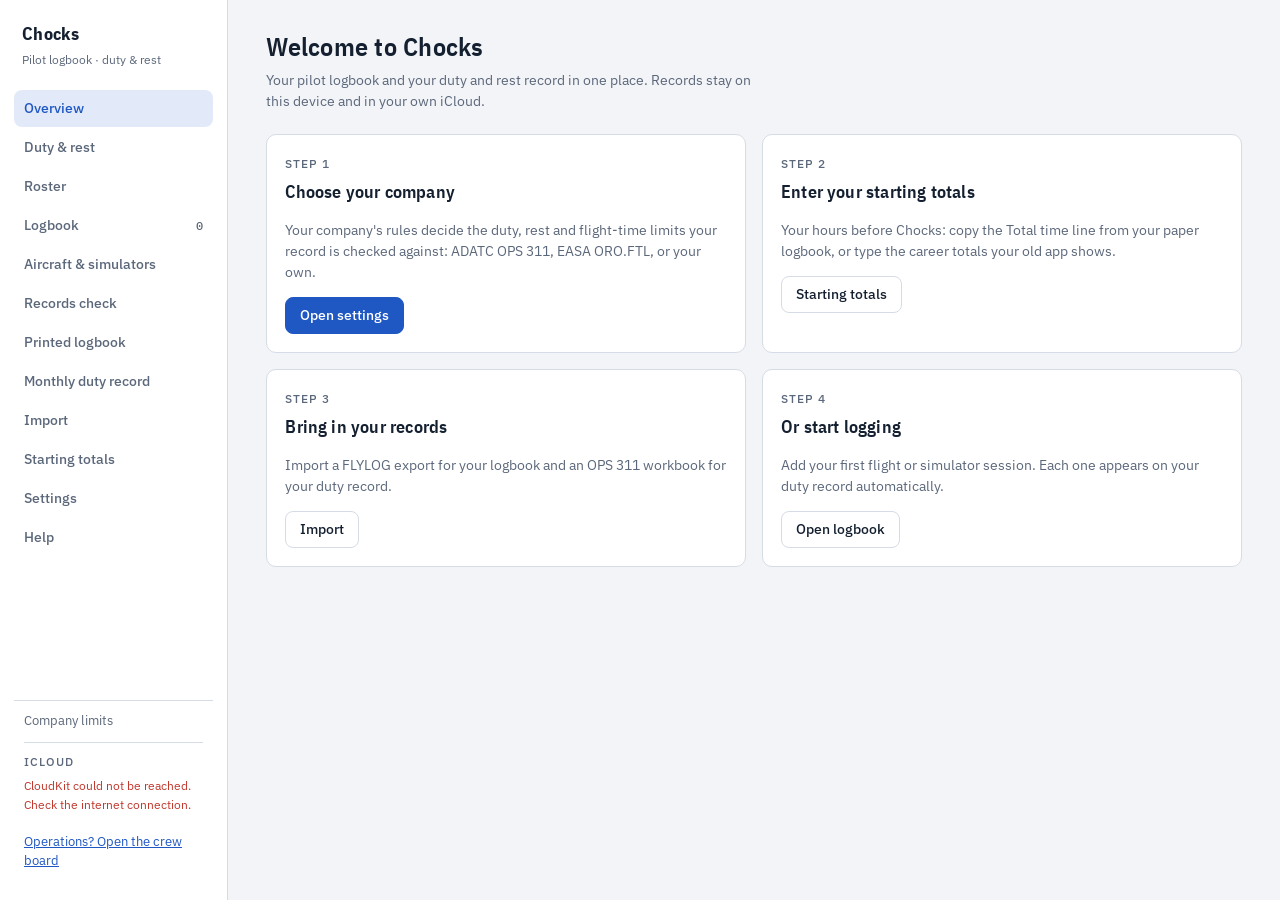
==== index.html @ 7f261f77 "Add files via upload" ====
<!doctype html>
<html lang="en">
  <head>
    <meta charset="UTF-8" />
    <meta name="viewport" content="width=device-width, initial-scale=1, viewport-fit=cover" />
    <title>Chocks · Pilot Logbook, Duty &amp; Rest</title>
    <link rel="icon" type="image/svg+xml" href="./icon.svg" />
    <link rel="apple-touch-icon" href="./apple-touch-icon.png" />
    <link rel="preconnect" href="https://fonts.googleapis.com" />
    <link rel="preconnect" href="https://fonts.gstatic.com" crossorigin />
    <link href="https://fonts.googleapis.com/css2?family=IBM+Plex+Mono:wght@400;600&family=IBM+Plex+Sans+Condensed:wght@500;600&family=IBM+Plex+Sans:wght@400;500;600&display=swap" rel="stylesheet" />
    
    <script type="module" crossorigin src="./index-CL-q3bFp.js"></script>
    <link rel="stylesheet" crossorigin href="./index-Cx0GFKSD.css">
  </head>
  <body>
    <div id="root"></div>
  </body>
</html>
---- index-Cx0GFKSD.css ----
:root{--bg: #f2f4f7;--surface: #ffffff;--surface-2: #e8ecf2;--fg: #142030;--muted: #5b677a;--line: #d6dce5;--accent: #1f57c3;--accent-soft: #e2eafa;--ok: #1d7f47;--ok-soft: #e1f2e8;--caution: #a8690f;--caution-soft: #fbefd9;--bad: #c0362b;--bad-soft: #fbe3e0;--off: #8a94a3;--font-display: "IBM Plex Sans Condensed", "Arial Narrow", system-ui, sans-serif;--font-body: "IBM Plex Sans", system-ui, -apple-system, "Segoe UI", sans-serif;--font-data: "IBM Plex Mono", ui-monospace, "SF Mono", Menlo, monospace;--radius: 10px}@media (prefers-color-scheme: dark){:root:not([data-theme=light]){--bg: #0c131e;--surface: #131c29;--surface-2: #1a2535;--fg: #e3e9f2;--muted: #8e9aad;--line: #263246;--accent: #7ea6f5;--accent-soft: #1b2b4a;--ok: #4cc27d;--ok-soft: #12301f;--caution: #e7b04b;--caution-soft: #362812;--bad: #f06a5e;--bad-soft: #3a1a18;--off: #6b7688;color-scheme:dark}}:root[data-theme=dark]{--bg: #0c131e;--surface: #131c29;--surface-2: #1a2535;--fg: #e3e9f2;--muted: #8e9aad;--line: #263246;--accent: #7ea6f5;--accent-soft: #1b2b4a;--ok: #4cc27d;--ok-soft: #12301f;--caution: #e7b04b;--caution-soft: #362812;--bad: #f06a5e;--bad-soft: #3a1a18;--off: #6b7688;color-scheme:dark}*{box-sizing:border-box}html,body,#root{height:100%}body{margin:0;background:var(--bg);color:var(--fg);font:14px/1.5 var(--font-body)}button,input,select,textarea{font:inherit;color:inherit}h1,h2,h3{font-family:var(--font-display);font-weight:600;margin:0;text-wrap:balance;letter-spacing:.01em}h1{font-size:1.6rem}h2{font-size:1.15rem}h3{font-size:.95rem}.num,td.num,.mono{font-family:var(--font-data);font-variant-numeric:tabular-nums}.muted{color:var(--muted)}.label{font-size:.72rem;text-transform:uppercase;letter-spacing:.08em;color:var(--muted);font-weight:500}:focus-visible{outline:2px solid var(--accent);outline-offset:2px}@media (prefers-reduced-motion: reduce){*{transition:none!important;animation:none!important}}.shell{display:grid;grid-template-columns:228px minmax(0,1fr);min-height:100%}.rail{background:var(--surface);border-right:1px solid var(--line);padding:20px 14px;display:flex;flex-direction:column;gap:22px;position:sticky;top:0;height:100vh}.brand{display:flex;flex-direction:column;gap:2px;padding:0 8px}.brand strong{white-space:nowrap;font-family:var(--font-display);font-size:1.15rem;letter-spacing:.02em}.brand span{font-size:.78rem;color:var(--muted)}.nav{display:flex;flex-direction:column;gap:2px}.nav button{all:unset;cursor:pointer;padding:8px 10px;border-radius:8px;display:flex;justify-content:space-between;align-items:center;color:var(--muted);font-weight:500}.nav button:hover{background:var(--surface-2);color:var(--fg)}.nav button[aria-current=page]{background:var(--accent-soft);color:var(--accent)}.nav button:focus-visible{outline:2px solid var(--accent)}.nav .count{font-family:var(--font-data);font-size:.75rem}.who{margin-top:auto;padding:10px;border-top:1px solid var(--line);font-size:.8rem;display:grid;gap:2px}.main{padding:28px clamp(16px,3vw,40px) 48px;display:flex;flex-direction:column;gap:22px;min-width:0}.pagehead{display:flex;justify-content:space-between;align-items:flex-end;gap:16px;flex-wrap:wrap}.pagehead p{margin:4px 0 0;color:var(--muted);max-width:62ch}.preview-note{font-size:.8rem;color:var(--muted);background:var(--surface-2);border-radius:8px;padding:8px 12px}@media (max-width: 820px){.shell{grid-template-columns:minmax(0,1fr)}.rail{position:sticky;top:env(safe-area-inset-top,0px);height:auto;flex-direction:row;align-items:center;padding:10px 16px;gap:12px;z-index:5;overflow-x:auto;border-right:0;border-bottom:1px solid var(--line)}.brand span,.who,.nav .count{display:none}.nav{flex-direction:row}.nav button{padding:6px 10px;white-space:nowrap}.main{padding:20px 16px 40px}}.panel{background:var(--surface);border:1px solid var(--line);border-radius:var(--radius);padding:18px;min-width:0}.panel>header{display:flex;justify-content:space-between;align-items:baseline;gap:12px;margin-bottom:14px;flex-wrap:wrap}.grid{display:grid;gap:16px}.grid.two{grid-template-columns:repeat(auto-fit,minmax(min(100%,360px),1fr))}.grid.three{grid-template-columns:repeat(auto-fit,minmax(min(100%,240px),1fr))}.btn{border:1px solid var(--line);background:var(--surface);border-radius:8px;padding:7px 14px;cursor:pointer;font-weight:500}.btn:hover{background:var(--surface-2)}.btn.primary{background:var(--accent);border-color:var(--accent);color:var(--surface)}.btn.primary:hover{filter:brightness(1.08)}.btn.danger{color:var(--bad)}.btn.ghost{border-color:transparent;background:transparent}.btn:disabled{opacity:.5;cursor:default}.field{display:grid;gap:4px;min-width:0}.field input,.field select,.field textarea{border:1px solid var(--line);background:var(--surface);border-radius:8px;padding:7px 10px;min-width:0;width:100%}.field input:focus,.field select:focus,.field textarea:focus{outline:2px solid var(--accent);outline-offset:-1px}.row{display:flex;gap:10px;align-items:center;flex-wrap:wrap}.spread{justify-content:space-between}.segmented{display:inline-flex;border:1px solid var(--line);border-radius:8px;overflow:hidden}.segmented button{border:0;background:var(--surface);padding:6px 12px;cursor:pointer}.segmented button[aria-pressed=true]{background:var(--accent-soft);color:var(--accent);font-weight:600}.pill{display:inline-flex;align-items:center;gap:6px;padding:2px 9px;border-radius:999px;font-size:.75rem;font-weight:600;white-space:nowrap}.pill.ok{background:var(--ok-soft);color:var(--ok)}.pill.caution{background:var(--caution-soft);color:var(--caution)}.pill.bad{background:var(--bad-soft);color:var(--bad)}.pill.neutral{background:var(--surface-2);color:var(--muted)}.pill.accent{background:var(--accent-soft);color:var(--accent)}.dot{width:7px;height:7px;border-radius:50%;background:currentColor}.code{font-family:var(--font-data);font-size:.75rem;padding:1px 6px;border-radius:4px;background:var(--surface-2);color:var(--fg)}.code.off{color:var(--off);background:transparent;border:1px dashed var(--line)}.status{display:grid;grid-template-columns:minmax(0,1.1fr) minmax(0,1fr);gap:0;padding:0;overflow:hidden}.status>div{padding:20px 22px;display:flex;flex-direction:column;gap:10px}.status .verdict{border-right:1px solid var(--line)}.status .big{font-family:var(--font-display);font-size:2.1rem;font-weight:600;line-height:1.1}.status .big.ok{color:var(--ok)}.status .big.caution{color:var(--caution)}.status .big.bad{color:var(--bad)}.kv{display:grid;grid-template-columns:auto 1fr;gap:4px 16px;font-size:.86rem}.kv dt{color:var(--muted)}.kv dd{margin:0;font-family:var(--font-data)}@media (max-width: 720px){.status{grid-template-columns:minmax(0,1fr)}.status .verdict{border-right:0;border-bottom:1px solid var(--line)}}.gauge{display:grid;gap:6px}.gauge .top{display:flex;justify-content:space-between;align-items:baseline;gap:8px}.gauge .val{font-family:var(--font-data);font-size:1.05rem;font-weight:600}.gauge .track{position:relative;height:10px;background:var(--surface-2);border-radius:5px;overflow:hidden}.gauge .fill{position:absolute;inset:0 auto 0 0;border-radius:5px;background:var(--ok)}.gauge .fill.caution{background:var(--caution)}.gauge .fill.bad{background:var(--bad)}.gauge .tick{position:absolute;top:0;bottom:0;width:1px;background:var(--muted);opacity:.5}.gauge .scale{display:flex;justify-content:space-between;font-size:.72rem;color:var(--muted);font-family:var(--font-data)}.tablewrap{overflow-x:auto;margin:0 -18px;padding:0 18px}table{width:100%;border-collapse:collapse;font-size:.85rem}th{text-align:left;font-weight:500;color:var(--muted);font-size:.72rem;text-transform:uppercase;letter-spacing:.06em;padding:6px 8px;border-bottom:1px solid var(--line);white-space:nowrap}td{padding:7px 8px;border-bottom:1px solid var(--line);white-space:nowrap}td.num,th.num{text-align:right}tr.clickable{cursor:pointer}tr.clickable:hover td{background:var(--surface-2)}tr.offday td{color:var(--muted)}tr.weekend td:first-child{box-shadow:inset 3px 0 0 var(--line)}tr.today td:first-child{box-shadow:inset 3px 0 0 var(--accent)}td.v-caution{color:var(--caution);font-weight:600}td.v-bad{color:var(--bad);font-weight:700}tfoot td{font-weight:600;border-top:2px solid var(--line);border-bottom:0}.findings{list-style:none;margin:0;padding:0;display:grid;gap:6px}.findings li{display:grid;grid-template-columns:auto 1fr auto;gap:10px;align-items:center;padding:8px 10px;border-radius:8px;background:var(--surface-2);font-size:.85rem}.findings li .date{font-family:var(--font-data);color:var(--muted);font-size:.8rem}dialog{border:1px solid var(--line);border-radius:14px;background:var(--surface);color:var(--fg);padding:0;width:min(720px,calc(100vw - 32px));max-height:calc(100vh - 48px)}dialog::backdrop{background:#080e1873}.dlg{display:flex;flex-direction:column;max-height:calc(100vh - 50px)}.dlg>header{padding:16px 20px;border-bottom:1px solid var(--line);display:flex;justify-content:space-between;align-items:center;gap:12px}.dlg>.body{padding:18px 20px;overflow-y:auto;display:grid;gap:14px}.dlg>footer{padding:12px 20px;border-top:1px solid var(--line);display:flex;justify-content:space-between;gap:10px;flex-wrap:wrap}.periods{display:grid;gap:8px}.period{display:grid;grid-template-columns:1fr 1fr auto auto;gap:8px;align-items:end}.check{border-radius:10px;padding:12px 14px;display:grid;gap:6px;font-size:.86rem}.check.ok{background:var(--ok-soft)}.check.caution{background:var(--caution-soft)}.check.bad{background:var(--bad-soft)}.check strong{font-family:var(--font-display);font-size:1rem}.chart svg{width:100%;height:auto;display:block}.chart text{fill:var(--muted);font-family:var(--font-data);font-size:10px}.legend{display:flex;gap:14px;font-size:.78rem;color:var(--muted);flex-wrap:wrap}.legend i{display:inline-block;width:10px;height:10px;border-radius:2px;margin-right:5px;vertical-align:-1px}.fn{font-family:var(--font-data);font-size:.7rem;font-weight:600;padding:2px 6px;border-radius:4px}.fn.EXM{background:var(--bad-soft);color:var(--bad)}.fn.INS{background:var(--accent-soft);color:var(--accent)}.fn.TRAINEE,.fn.DUAL{background:var(--ok-soft);color:var(--ok)}.fn.PIC,.fn.PICUS,.fn.SIC{background:var(--surface-2);color:var(--fg)}.totals{display:flex;gap:28px;flex-wrap:wrap}.totals div{display:grid}.totals b{font-family:var(--font-data);font-size:1.25rem;font-weight:600}.lbline{overflow-x:auto}.lbline table{font-size:.72rem;border:1px solid var(--line)}.lbline th,.lbline td{border:1px solid var(--line);padding:3px 6px;text-transform:none;letter-spacing:0}.drop{border:2px dashed var(--line);border-radius:12px;padding:28px;text-align:center;display:grid;gap:8px;justify-items:center;background:var(--surface)}.drop.over{border-color:var(--accent);background:var(--accent-soft)}.record{background:var(--surface)}.record .formhead{display:flex;justify-content:space-between;gap:12px;flex-wrap:wrap;border-bottom:2px solid var(--fg);padding-bottom:8px;margin-bottom:10px}.record table{font-size:.72rem}.record th,.record td{border:1px solid var(--line);padding:3px 5px;text-align:center}.record th{text-transform:none;letter-spacing:0;color:var(--fg);background:var(--surface-2)}.record .sign{display:flex;justify-content:space-between;gap:20px;margin-top:18px;font-size:.8rem;flex-wrap:wrap}@media print{@page{size:A4 landscape;margin:10mm}.lbpage{break-after:page}.record table{font-size:7pt}.rail,.noprint{display:none!important}.shell{display:block}.main{padding:0}.panel{border:0;padding:0}body{background:#fff;color:#000}}.dlg>.body{grid-auto-rows:max-content}.dlg>.body>*{min-width:0}.dlg .segmented{justify-self:start}.dlg .segmented button{padding:7px 16px}.checkline{display:inline-flex;align-items:center;gap:6px;font-size:.82rem}.checkline input{width:auto;margin:0}.dlg .grid.two{grid-template-columns:repeat(auto-fit,minmax(min(100%,200px),1fr))}.dlg .grid.three{grid-template-columns:repeat(auto-fit,minmax(min(100%,150px),1fr))}.account{display:grid;gap:6px;margin-top:10px;padding-top:10px;border-top:1px solid var(--line);font-size:.78rem}.account .v-bad{color:var(--bad)}.grid.four{grid-template-columns:repeat(auto-fit,minmax(min(100%,170px),1fr))}.colno{display:inline-block;min-width:1.6em;padding:0 4px;margin-right:2px;border-radius:4px;background:var(--surface-2);color:var(--fg);font-size:.72rem;text-align:center}.fieldnote{font-size:.75rem;min-height:1.1em}.field input[aria-invalid=true]{border-color:var(--bad)}.choice{display:grid;grid-template-columns:repeat(auto-fit,minmax(min(100%,280px),1fr));gap:10px}.choice .option{display:flex;gap:10px;align-items:flex-start;border:1px solid var(--line);border-radius:var(--radius);padding:12px 14px;cursor:pointer}.choice .option.on{border-color:var(--accent);background:var(--accent-soft)}.choice .option>span{display:grid;gap:2px}.choice .option input{margin-top:3px}td input{border:1px solid var(--line);background:var(--surface);border-radius:6px;padding:5px 8px;width:100%;min-width:70px;color:var(--fg)}.clearlist{display:grid;grid-template-columns:repeat(auto-fit,minmax(min(100%,230px),1fr));gap:10px}.clearlist .option{display:flex;gap:10px;align-items:flex-start;border:1px solid var(--line);border-radius:var(--radius);padding:12px 14px;cursor:pointer}.clearlist .option.on{border-color:var(--bad);background:var(--bad-soft)}.clearlist .option>span{display:grid;gap:2px}.clearlist .option input{margin-top:3px}table.devices td .sub{display:block;font-size:.75rem}tr.rowlink{cursor:pointer}tr.rowlink:hover td{background:var(--surface-2)}.typefield{position:relative}.suggest{position:absolute;top:100%;left:0;right:0;z-index:5;list-style:none;margin:2px 0 0;padding:4px;background:var(--surface);border:1px solid var(--line);border-radius:8px;box-shadow:0 8px 24px #080e1829;max-height:260px;overflow-y:auto}.suggest button{all:unset;display:block;width:100%;box-sizing:border-box;padding:6px 8px;border-radius:6px;cursor:pointer;font-size:.85rem}.suggest button:hover,.suggest button:focus-visible{background:var(--accent-soft)}details.panel>summary{cursor:pointer}details.panel .panel{border:0;padding:0}.lbline td.edit{padding:0}.lbline td.edit input{width:3.6em;border:0;background:transparent;font:inherit;font-family:var(--font-data);text-align:right;padding:4px 6px;color:inherit}.lbline td.edit input:focus{outline:2px solid var(--accent);outline-offset:-2px;background:var(--surface)}.lbline td.edit.edited{background:var(--accent-soft)}.lbline td.edit.bad{background:var(--bad-soft)}.lbline td.fstd{white-space:pre;line-height:1.15}.lbline th{text-align:center}.newdev{grid-column:1 / -1;display:grid;gap:8px;border:1px dashed var(--accent);border-radius:8px;padding:10px 12px;background:var(--accent-soft)}.dlg .grid{align-items:start}@media (max-width: 600px){table.devices th:nth-child(4),table.devices td:nth-child(4),table.devices th:nth-child(5),table.devices td:nth-child(5){display:none}}.lbline td.na{background:var(--surface-2)}.sign .certify{display:inline-flex;align-items:flex-end;gap:10px;flex-wrap:wrap;justify-content:flex-end}.sign .sigline{display:inline-block;min-width:180px;height:44px;border-bottom:1px solid var(--fg);position:relative}.sign .sigline img{position:absolute;left:6px;bottom:2px;max-height:52px;max-width:220px}.sign .signame{font-size:.75rem}.sigpad{display:block;width:100%;max-width:560px;height:180px;border:1px dashed var(--line);border-radius:10px;background:#fff;touch-action:none;cursor:crosshair}.sigbox{background:#fff;border:1px solid var(--line);border-radius:10px;padding:8px 14px}.sigbox img{display:block;max-height:80px;max-width:280px}@media print{.sign .sigline img{max-height:14mm}}.sign .sigblock{display:inline-flex;flex-direction:column;align-items:stretch;gap:2px}.sign .signame{text-align:center}.quick .btn[aria-pressed=true]{background:var(--accent-soft);color:var(--accent);border-color:var(--accent)}.lbpage th{white-space:normal;line-height:1.15;vertical-align:middle;font-size:.66rem;min-width:2.2em}.lbpage table{table-layout:auto}@media print{.lbpage th{font-size:5.5pt}.lbpage td{padding:2px 3px}}.dupes{border-left:3px solid var(--caution)}.modal-body{padding:20px}.dupe-group{border:1px solid var(--line);border-radius:10px;padding:6px 10px;margin:8px 0}.dupe-row{padding:6px 0;gap:8px;flex-wrap:wrap}.dupe-row+.dupe-row{border-top:1px dashed var(--line)}.chip{display:inline-block;margin-left:8px;padding:1px 8px;border-radius:999px;font-size:.72rem;font-family:inherit;background:var(--accent-soft);color:var(--fg)}.syncgrid{display:grid;grid-template-columns:max-content 1fr;gap:6px 16px;font-size:.9rem}.syncgrid dt{color:var(--muted)}.syncgrid dd{margin:0}.plans{border-left:3px solid var(--accent)}.plan-row{display:flex;flex-wrap:wrap;gap:12px;align-items:flex-start;padding:10px 0}.plan-row+.plan-row{border-top:1px solid var(--line)}.opslink{display:block;margin-top:10px;font-size:.8rem;color:var(--accent)}.ops{max-width:1280px;margin:0 auto;padding:16px;display:grid;gap:16px}.ops-top{display:flex;justify-content:space-between;align-items:center;gap:12px;flex-wrap:wrap}.ops-top .brand{display:grid}.ops-top .brand span{color:var(--muted);font-size:.85rem}.ops-pilot{flex-wrap:wrap;gap:12px}.crew{width:100%;border-collapse:collapse;font-size:.88rem}.crew th{text-align:left;font-size:.72rem;text-transform:uppercase;letter-spacing:.04em;color:var(--muted);padding:6px 8px;border-bottom:1px solid var(--line)}.crew td{padding:8px;border-bottom:1px solid var(--line);vertical-align:top}.crew tr.clickable{cursor:pointer}.crew tr.clickable:hover{background:var(--surface-2)}.tablewrap{overflow-x:auto}.help{padding-top:6px;padding-bottom:6px}.help-topic{border-bottom:1px solid var(--line)}.help-topic:last-child{border-bottom:0}.help-topic>summary{cursor:pointer;padding:12px 0;font-weight:600;list-style-position:inside}.help-body{padding:0 0 14px;max-width:760px}.help-body p{margin-top:0}.help-body ol,.help-body ul{padding-left:20px;margin:0 0 10px;display:grid;gap:6px}.help-tips{color:var(--muted);font-size:.88rem}.roster{border-collapse:separate;border-spacing:2px;font-size:.72rem}.roster th{font-weight:600;color:var(--muted);text-align:center;padding:2px;min-width:42px}.roster th.we{color:var(--accent)}.roster th.who{text-align:left;min-width:130px;color:var(--fg);position:sticky;left:0;background:var(--surface);z-index:1;font-size:.8rem}.roster td.rc{vertical-align:top;min-width:42px;height:46px;padding:3px;border-radius:6px;background:var(--surface-2);cursor:pointer;position:relative;line-height:1.2;border:1px solid transparent}.roster td.rc span{display:block;white-space:nowrap}.roster td.rc.duty{background:var(--accent-soft)}.roster td.rc.off{background:var(--surface);border-color:var(--line)}.roster td.rc.leave{background:var(--ok-soft)}.roster td.rc.caution{border-color:var(--caution);box-shadow:inset 0 0 0 1px var(--caution)}.roster td.rc.bad{border-color:var(--bad);box-shadow:inset 0 0 0 1px var(--bad)}.roster td.rc.draft{outline:2px dashed var(--accent);outline-offset:-2px}.roster td.rc .rec{font-style:italic}.roster td.rc .q{position:absolute;top:1px;right:3px;font-weight:700;color:var(--bad)}.roster td.rc:hover{filter:brightness(.96)}.newdot{color:var(--accent);margin-right:4px;font-size:.7rem}.crew tr.empty td{padding-top:3px;padding-bottom:3px}.btn.small{padding:2px 8px;font-size:.78rem;min-height:0}.pts{position:fixed;top:calc(env(safe-area-inset-top,0px) + 8px);left:50%;z-index:50;display:inline-flex;align-items:center;gap:8px;padding:7px 14px;border-radius:999px;background:var(--surface);border:1px solid var(--line);box-shadow:0 6px 20px #080e1829;font-size:.85rem;font-weight:600;pointer-events:none;transition:opacity .15s}.pts-icon{display:inline-block;font-size:1rem;line-height:1;transition:transform .15s}.pts-icon.ready{transform:rotate(180deg)}.pts-icon.syncing{animation:pts-spin .8s linear infinite}.pts-icon.done{color:var(--ok, #1f8a4c)}@keyframes pts-spin{to{transform:rotate(360deg)}}@media (prefers-reduced-motion: reduce){.pts-icon.syncing{animation:none}}.ptr{position:fixed;top:env(safe-area-inset-top,0px);left:50%;z-index:50;display:flex;align-items:center;gap:8px;padding:7px 14px;border-radius:999px;background:var(--surface);border:1px solid var(--line);box-shadow:0 6px 20px #080e1829;font-size:.85rem;font-weight:600;pointer-events:none;transition:opacity .15s}.ptr.bad{color:var(--bad, #b42318)}.ptr-arrow{display:inline-block;transition:transform .15s}.ptr-spin{width:14px;height:14px;border-radius:50%;border:2px solid var(--line);border-top-color:currentColor;animation:ptrspin .8s linear infinite}@keyframes ptrspin{to{transform:rotate(360deg)}}
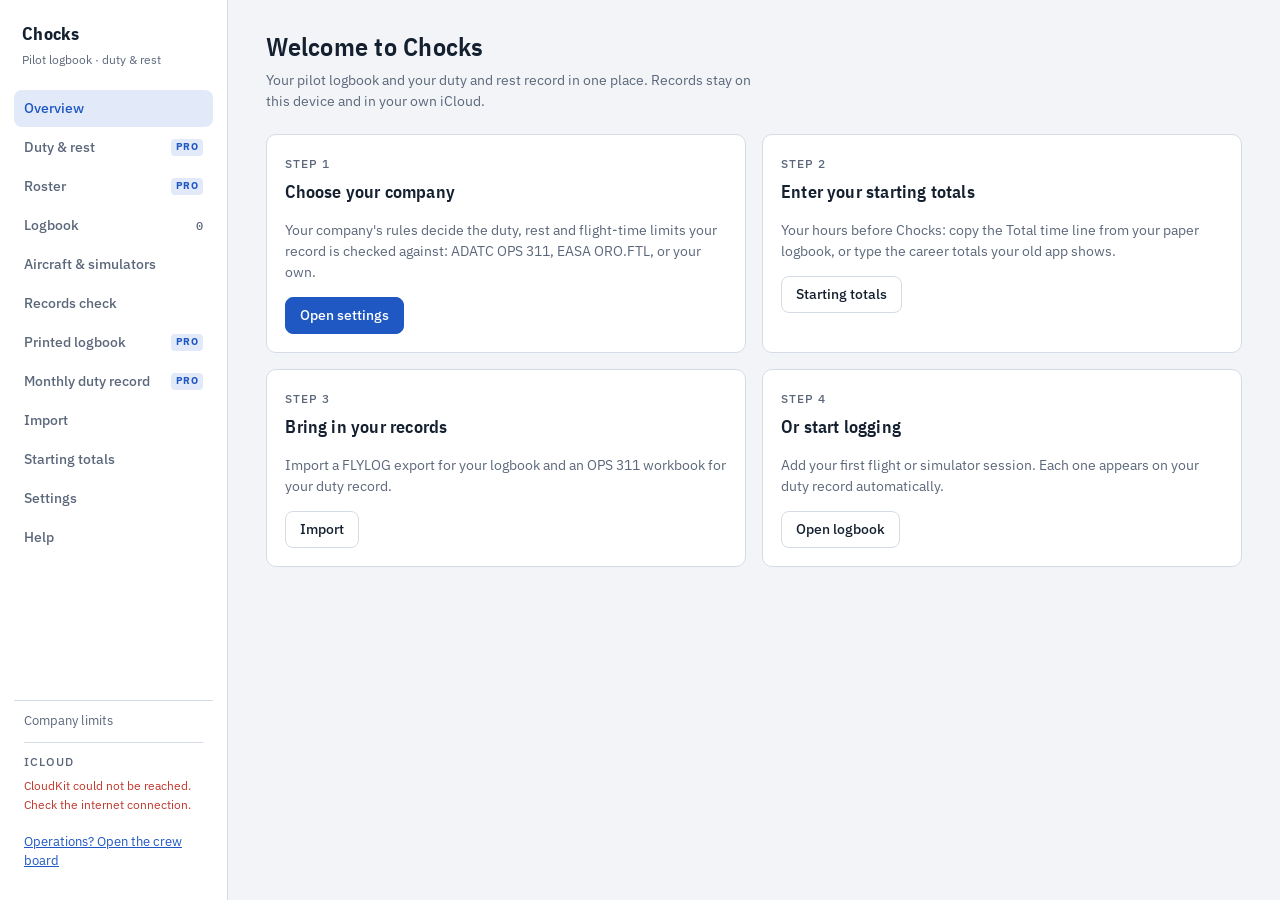
==== commit 2a041f8c: "Add files via upload" ====
--- a/index.html
+++ b/index.html
@@ -10,8 +10,8 @@
     <link rel="preconnect" href="https://fonts.gstatic.com" crossorigin />
     <link href="https://fonts.googleapis.com/css2?family=IBM+Plex+Mono:wght@400;600&family=IBM+Plex+Sans+Condensed:wght@500;600&family=IBM+Plex+Sans:wght@400;500;600&display=swap" rel="stylesheet" />
     
-    <script type="module" crossorigin src="./index-CL-q3bFp.js"></script>
-    <link rel="stylesheet" crossorigin href="./index-Cx0GFKSD.css">
+    <script type="module" crossorigin src="./index-CPKQkifl.js"></script>
+    <link rel="stylesheet" crossorigin href="./index-CFN5loHI.css">
   </head>
   <body>
     <div id="root"></div>
--- a/index-CFN5loHI.css
+++ b/index-CFN5loHI.css
@@ -0,0 +1 @@
+:root{--bg: #f2f4f7;--surface: #ffffff;--surface-2: #e8ecf2;--fg: #142030;--muted: #5b677a;--line: #d6dce5;--accent: #1f57c3;--accent-soft: #e2eafa;--ok: #1d7f47;--ok-soft: #e1f2e8;--caution: #a8690f;--caution-soft: #fbefd9;--bad: #c0362b;--bad-soft: #fbe3e0;--off: #8a94a3;--font-display: "IBM Plex Sans Condensed", "Arial Narrow", system-ui, sans-serif;--font-body: "IBM Plex Sans", system-ui, -apple-system, "Segoe UI", sans-serif;--font-data: "IBM Plex Mono", ui-monospace, "SF Mono", Menlo, monospace;--radius: 10px}@media (prefers-color-scheme: dark){:root:not([data-theme=light]){--bg: #0c131e;--surface: #131c29;--surface-2: #1a2535;--fg: #e3e9f2;--muted: #8e9aad;--line: #263246;--accent: #7ea6f5;--accent-soft: #1b2b4a;--ok: #4cc27d;--ok-soft: #12301f;--caution: #e7b04b;--caution-soft: #362812;--bad: #f06a5e;--bad-soft: #3a1a18;--off: #6b7688;color-scheme:dark}}:root[data-theme=dark]{--bg: #0c131e;--surface: #131c29;--surface-2: #1a2535;--fg: #e3e9f2;--muted: #8e9aad;--line: #263246;--accent: #7ea6f5;--accent-soft: #1b2b4a;--ok: #4cc27d;--ok-soft: #12301f;--caution: #e7b04b;--caution-soft: #362812;--bad: #f06a5e;--bad-soft: #3a1a18;--off: #6b7688;color-scheme:dark}*{box-sizing:border-box}html,body,#root{height:100%}body{margin:0;background:var(--bg);color:var(--fg);font:14px/1.5 var(--font-body)}button,input,select,textarea{font:inherit;color:inherit}h1,h2,h3{font-family:var(--font-display);font-weight:600;margin:0;text-wrap:balance;letter-spacing:.01em}h1{font-size:1.6rem}h2{font-size:1.15rem}h3{font-size:.95rem}.num,td.num,.mono{font-family:var(--font-data);font-variant-numeric:tabular-nums}.muted{color:var(--muted)}.label{font-size:.72rem;text-transform:uppercase;letter-spacing:.08em;color:var(--muted);font-weight:500}:focus-visible{outline:2px solid var(--accent);outline-offset:2px}@media (prefers-reduced-motion: reduce){*{transition:none!important;animation:none!important}}.shell{display:grid;grid-template-columns:228px minmax(0,1fr);min-height:100%}.rail{background:var(--surface);border-right:1px solid var(--line);padding:20px 14px;display:flex;flex-direction:column;gap:22px;position:sticky;top:0;height:100vh}.brand{display:flex;flex-direction:column;gap:2px;padding:0 8px}.brand strong{white-space:nowrap;font-family:var(--font-display);font-size:1.15rem;letter-spacing:.02em}.brand span{font-size:.78rem;color:var(--muted)}.nav{display:flex;flex-direction:column;gap:2px}.nav button{all:unset;cursor:pointer;padding:8px 10px;border-radius:8px;display:flex;justify-content:space-between;align-items:center;color:var(--muted);font-weight:500}.nav button:hover{background:var(--surface-2);color:var(--fg)}.nav button[aria-current=page]{background:var(--accent-soft);color:var(--accent)}.nav button:focus-visible{outline:2px solid var(--accent)}.nav .count{font-family:var(--font-data);font-size:.75rem}.who{margin-top:auto;padding:10px;border-top:1px solid var(--line);font-size:.8rem;display:grid;gap:2px}.main{padding:28px clamp(16px,3vw,40px) 48px;display:flex;flex-direction:column;gap:22px;min-width:0}.pagehead{display:flex;justify-content:space-between;align-items:flex-end;gap:16px;flex-wrap:wrap}.pagehead p{margin:4px 0 0;color:var(--muted);max-width:62ch}.preview-note{font-size:.8rem;color:var(--muted);background:var(--surface-2);border-radius:8px;padding:8px 12px}@media (max-width: 820px){.shell{grid-template-columns:minmax(0,1fr)}.rail{position:sticky;top:env(safe-area-inset-top,0px);height:auto;flex-direction:row;align-items:center;padding:10px 16px;gap:12px;z-index:5;overflow-x:auto;border-right:0;border-bottom:1px solid var(--line)}.brand span,.who,.nav .count{display:none}.nav{flex-direction:row}.nav button{padding:6px 10px;white-space:nowrap}.main{padding:20px 16px 40px}}.panel{background:var(--surface);border:1px solid var(--line);border-radius:var(--radius);padding:18px;min-width:0}.panel>header{display:flex;justify-content:space-between;align-items:baseline;gap:12px;margin-bottom:14px;flex-wrap:wrap}.grid{display:grid;gap:16px}.grid.two{grid-template-columns:repeat(auto-fit,minmax(min(100%,360px),1fr))}.grid.three{grid-template-columns:repeat(auto-fit,minmax(min(100%,240px),1fr))}.btn{border:1px solid var(--line);background:var(--surface);border-radius:8px;padding:7px 14px;cursor:pointer;font-weight:500}.btn:hover{background:var(--surface-2)}.btn.primary{background:var(--accent);border-color:var(--accent);color:var(--surface)}.btn.primary:hover{filter:brightness(1.08)}.btn.danger{color:var(--bad)}.btn.ghost{border-color:transparent;background:transparent}.btn:disabled{opacity:.5;cursor:default}.field{display:grid;gap:4px;min-width:0}.field input,.field select,.field textarea{border:1px solid var(--line);background:var(--surface);border-radius:8px;padding:7px 10px;min-width:0;width:100%}.field input:focus,.field select:focus,.field textarea:focus{outline:2px solid var(--accent);outline-offset:-1px}.row{display:flex;gap:10px;align-items:center;flex-wrap:wrap}.spread{justify-content:space-between}.segmented{display:inline-flex;border:1px solid var(--line);border-radius:8px;overflow:hidden}.segmented button{border:0;background:var(--surface);padding:6px 12px;cursor:pointer}.segmented button[aria-pressed=true]{background:var(--accent-soft);color:var(--accent);font-weight:600}.pill{display:inline-flex;align-items:center;gap:6px;padding:2px 9px;border-radius:999px;font-size:.75rem;font-weight:600;white-space:nowrap}.pill.ok{background:var(--ok-soft);color:var(--ok)}.pill.caution{background:var(--caution-soft);color:var(--caution)}.pill.bad{background:var(--bad-soft);color:var(--bad)}.pill.neutral{background:var(--surface-2);color:var(--muted)}.pill.accent{background:var(--accent-soft);color:var(--accent)}.dot{width:7px;height:7px;border-radius:50%;background:currentColor}.code{font-family:var(--font-data);font-size:.75rem;padding:1px 6px;border-radius:4px;background:var(--surface-2);color:var(--fg)}.code.off{color:var(--off);background:transparent;border:1px dashed var(--line)}.status{display:grid;grid-template-columns:minmax(0,1.1fr) minmax(0,1fr);gap:0;padding:0;overflow:hidden}.status>div{padding:20px 22px;display:flex;flex-direction:column;gap:10px}.status .verdict{border-right:1px solid var(--line)}.status .big{font-family:var(--font-display);font-size:2.1rem;font-weight:600;line-height:1.1}.status .big.ok{color:var(--ok)}.status .big.caution{color:var(--caution)}.status .big.bad{color:var(--bad)}.kv{display:grid;grid-template-columns:auto 1fr;gap:4px 16px;font-size:.86rem}.kv dt{color:var(--muted)}.kv dd{margin:0;font-family:var(--font-data)}@media (max-width: 720px){.status{grid-template-columns:minmax(0,1fr)}.status .verdict{border-right:0;border-bottom:1px solid var(--line)}}.gauge{display:grid;gap:6px}.gauge .top{display:flex;justify-content:space-between;align-items:baseline;gap:8px}.gauge .val{font-family:var(--font-data);font-size:1.05rem;font-weight:600}.gauge .track{position:relative;height:10px;background:var(--surface-2);border-radius:5px;overflow:hidden}.gauge .fill{position:absolute;inset:0 auto 0 0;border-radius:5px;background:var(--ok)}.gauge .fill.caution{background:var(--caution)}.gauge .fill.bad{background:var(--bad)}.gauge .tick{position:absolute;top:0;bottom:0;width:1px;background:var(--muted);opacity:.5}.gauge .scale{display:flex;justify-content:space-between;font-size:.72rem;color:var(--muted);font-family:var(--font-data)}.tablewrap{overflow-x:auto;margin:0 -18px;padding:0 18px}table{width:100%;border-collapse:collapse;font-size:.85rem}th{text-align:left;font-weight:500;color:var(--muted);font-size:.72rem;text-transform:uppercase;letter-spacing:.06em;padding:6px 8px;border-bottom:1px solid var(--line);white-space:nowrap}td{padding:7px 8px;border-bottom:1px solid var(--line);white-space:nowrap}td.num,th.num{text-align:right}tr.clickable{cursor:pointer}tr.clickable:hover td{background:var(--surface-2)}tr.offday td{color:var(--muted)}tr.weekend td:first-child{box-shadow:inset 3px 0 0 var(--line)}tr.today td:first-child{box-shadow:inset 3px 0 0 var(--accent)}td.v-caution{color:var(--caution);font-weight:600}td.v-bad{color:var(--bad);font-weight:700}tfoot td{font-weight:600;border-top:2px solid var(--line);border-bottom:0}.findings{list-style:none;margin:0;padding:0;display:grid;gap:6px}.findings li{display:grid;grid-template-columns:auto 1fr auto;gap:10px;align-items:center;padding:8px 10px;border-radius:8px;background:var(--surface-2);font-size:.85rem}.findings li .date{font-family:var(--font-data);color:var(--muted);font-size:.8rem}dialog{border:1px solid var(--line);border-radius:14px;background:var(--surface);color:var(--fg);padding:0;width:min(720px,calc(100vw - 32px));max-height:calc(100vh - 48px)}dialog::backdrop{background:#080e1873}.dlg{display:flex;flex-direction:column;max-height:calc(100vh - 50px)}.dlg>header{padding:16px 20px;border-bottom:1px solid var(--line);display:flex;justify-content:space-between;align-items:center;gap:12px}.dlg>.body{padding:18px 20px;overflow-y:auto;display:grid;gap:14px}.dlg>footer{padding:12px 20px;border-top:1px solid var(--line);display:flex;justify-content:space-between;gap:10px;flex-wrap:wrap}.periods{display:grid;gap:8px}.period{display:grid;grid-template-columns:1fr 1fr auto auto;gap:8px;align-items:end}.check{border-radius:10px;padding:12px 14px;display:grid;gap:6px;font-size:.86rem}.check.ok{background:var(--ok-soft)}.check.caution{background:var(--caution-soft)}.check.bad{background:var(--bad-soft)}.check strong{font-family:var(--font-display);font-size:1rem}.chart svg{width:100%;height:auto;display:block}.chart text{fill:var(--muted);font-family:var(--font-data);font-size:10px}.legend{display:flex;gap:14px;font-size:.78rem;color:var(--muted);flex-wrap:wrap}.legend i{display:inline-block;width:10px;height:10px;border-radius:2px;margin-right:5px;vertical-align:-1px}.fn{font-family:var(--font-data);font-size:.7rem;font-weight:600;padding:2px 6px;border-radius:4px}.fn.EXM{background:var(--bad-soft);color:var(--bad)}.fn.INS{background:var(--accent-soft);color:var(--accent)}.fn.TRAINEE,.fn.DUAL{background:var(--ok-soft);color:var(--ok)}.fn.PIC,.fn.PICUS,.fn.SIC{background:var(--surface-2);color:var(--fg)}.totals{display:flex;gap:28px;flex-wrap:wrap}.totals div{display:grid}.totals b{font-family:var(--font-data);font-size:1.25rem;font-weight:600}.lbline{overflow-x:auto}.lbline table{font-size:.72rem;border:1px solid var(--line)}.lbline th,.lbline td{border:1px solid var(--line);padding:3px 6px;text-transform:none;letter-spacing:0}.drop{border:2px dashed var(--line);border-radius:12px;padding:28px;text-align:center;display:grid;gap:8px;justify-items:center;background:var(--surface)}.drop.over{border-color:var(--accent);background:var(--accent-soft)}.record{background:var(--surface)}.record .formhead{display:flex;justify-content:space-between;gap:12px;flex-wrap:wrap;border-bottom:2px solid var(--fg);padding-bottom:8px;margin-bottom:10px}.record table{font-size:.72rem}.record th,.record td{border:1px solid var(--line);padding:3px 5px;text-align:center}.record th{text-transform:none;letter-spacing:0;color:var(--fg);background:var(--surface-2)}.record .sign{display:flex;justify-content:space-between;gap:20px;margin-top:18px;font-size:.8rem;flex-wrap:wrap}@media print{@page{size:A4 landscape;margin:10mm}.lbpage,.fitpage{break-after:page;break-inside:avoid}.record table{font-size:7pt}.rail,.noprint{display:none!important}.shell{display:block}.main{padding:0}.panel{border:0;padding:0}body{background:#fff;color:#000}}html.printmode .record table{font-size:7pt}html.printmode .rail,html.printmode .noprint,html.printmode .ptr{display:none!important}html.printmode .shell{display:block}html.printmode .main{padding:0;max-width:none}html.printmode .panel{border:0;padding:0;box-shadow:none}html.printmode .tablewrap{overflow:visible}html.printmode .lbpage th{font-size:5.5pt}html.printmode .lbpage td{padding:2px 3px}html.printmode .sign .sigline img{max-height:14mm}.fitpage{box-sizing:border-box}@media print{.tablewrap{overflow:visible}}.dlg>.body{grid-auto-rows:max-content}.dlg>.body>*{min-width:0}.dlg .segmented{justify-self:start}.dlg .segmented button{padding:7px 16px}.checkline{display:inline-flex;align-items:center;gap:6px;font-size:.82rem}.checkline input{width:auto;margin:0}.dlg .grid.two{grid-template-columns:repeat(auto-fit,minmax(min(100%,200px),1fr))}.dlg .grid.three{grid-template-columns:repeat(auto-fit,minmax(min(100%,150px),1fr))}.account{display:grid;gap:6px;margin-top:10px;padding-top:10px;border-top:1px solid var(--line);font-size:.78rem}.account .v-bad{color:var(--bad)}.grid.four{grid-template-columns:repeat(auto-fit,minmax(min(100%,170px),1fr))}.colno{display:inline-block;min-width:1.6em;padding:0 4px;margin-right:2px;border-radius:4px;background:var(--surface-2);color:var(--fg);font-size:.72rem;text-align:center}.fieldnote{font-size:.75rem;min-height:1.1em}.field input[aria-invalid=true]{border-color:var(--bad)}.choice{display:grid;grid-template-columns:repeat(auto-fit,minmax(min(100%,280px),1fr));gap:10px}.choice .option{display:flex;gap:10px;align-items:flex-start;border:1px solid var(--line);border-radius:var(--radius);padding:12px 14px;cursor:pointer}.choice .option.on{border-color:var(--accent);background:var(--accent-soft)}.choice .option>span{display:grid;gap:2px}.choice .option input{margin-top:3px}td input{border:1px solid var(--line);background:var(--surface);border-radius:6px;padding:5px 8px;width:100%;min-width:70px;color:var(--fg)}.clearlist{display:grid;grid-template-columns:repeat(auto-fit,minmax(min(100%,230px),1fr));gap:10px}.clearlist .option{display:flex;gap:10px;align-items:flex-start;border:1px solid var(--line);border-radius:var(--radius);padding:12px 14px;cursor:pointer}.clearlist .option.on{border-color:var(--bad);background:var(--bad-soft)}.clearlist .option>span{display:grid;gap:2px}.clearlist .option input{margin-top:3px}table.devices td .sub{display:block;font-size:.75rem}tr.rowlink{cursor:pointer}tr.rowlink:hover td{background:var(--surface-2)}.typefield{position:relative}.suggest{position:absolute;top:100%;left:0;right:0;z-index:5;list-style:none;margin:2px 0 0;padding:4px;background:var(--surface);border:1px solid var(--line);border-radius:8px;box-shadow:0 8px 24px #080e1829;max-height:260px;overflow-y:auto}.suggest button{all:unset;display:block;width:100%;box-sizing:border-box;padding:6px 8px;border-radius:6px;cursor:pointer;font-size:.85rem}.suggest button:hover,.suggest button:focus-visible{background:var(--accent-soft)}details.panel>summary{cursor:pointer}details.panel .panel{border:0;padding:0}.lbline td.edit{padding:0}.lbline td.edit input{width:3.6em;border:0;background:transparent;font:inherit;font-family:var(--font-data);text-align:right;padding:4px 6px;color:inherit}.lbline td.edit input:focus{outline:2px solid var(--accent);outline-offset:-2px;background:var(--surface)}.lbline td.edit.edited{background:var(--accent-soft)}.lbline td.edit.bad{background:var(--bad-soft)}.lbline td.fstd{white-space:pre;line-height:1.15}.lbline th{text-align:center}.newdev{grid-column:1 / -1;display:grid;gap:8px;border:1px dashed var(--accent);border-radius:8px;padding:10px 12px;background:var(--accent-soft)}.dlg .grid{align-items:start}@media (max-width: 600px){table.devices th:nth-child(4),table.devices td:nth-child(4),table.devices th:nth-child(5),table.devices td:nth-child(5){display:none}}.lbline td.na{background:var(--surface-2)}.sign .certify{display:inline-flex;align-items:flex-end;gap:10px;flex-wrap:wrap;justify-content:flex-end}.sign .sigline{display:inline-block;min-width:180px;height:44px;border-bottom:1px solid var(--fg);position:relative}.sign .sigline img{position:absolute;left:6px;bottom:2px;max-height:52px;max-width:220px}.sign .signame{font-size:.75rem}.sigpad{display:block;width:100%;max-width:560px;height:180px;border:1px dashed var(--line);border-radius:10px;background:#fff;touch-action:none;cursor:crosshair}.sigbox{background:#fff;border:1px solid var(--line);border-radius:10px;padding:8px 14px}.sigbox img{display:block;max-height:80px;max-width:280px}@media print{.sign .sigline img{max-height:14mm}}.sign .sigblock{display:inline-flex;flex-direction:column;align-items:stretch;gap:2px}.sign .signame{text-align:center}.quick .btn[aria-pressed=true]{background:var(--accent-soft);color:var(--accent);border-color:var(--accent)}.lbpage th{white-space:normal;line-height:1.15;vertical-align:middle;font-size:.66rem;min-width:2.2em}.lbpage table{table-layout:auto}@media print{.lbpage th{font-size:5.5pt}.lbpage td{padding:2px 3px}}.dupes{border-left:3px solid var(--caution)}.modal-body{padding:20px}.dupe-group{border:1px solid var(--line);border-radius:10px;padding:6px 10px;margin:8px 0}.dupe-row{padding:6px 0;gap:8px;flex-wrap:wrap}.dupe-row+.dupe-row{border-top:1px dashed var(--line)}.chip{display:inline-block;margin-left:8px;padding:1px 8px;border-radius:999px;font-size:.72rem;font-family:inherit;background:var(--accent-soft);color:var(--fg)}.syncgrid{display:grid;grid-template-columns:max-content 1fr;gap:6px 16px;font-size:.9rem}.syncgrid dt{color:var(--muted)}.syncgrid dd{margin:0}.plans{border-left:3px solid var(--accent)}.plan-row{display:flex;flex-wrap:wrap;gap:12px;align-items:flex-start;padding:10px 0}.plan-row+.plan-row{border-top:1px solid var(--line)}.opslink{display:block;margin-top:10px;font-size:.8rem;color:var(--accent)}.ops{max-width:1280px;margin:0 auto;padding:16px;display:grid;gap:16px}.ops-top{display:flex;justify-content:space-between;align-items:center;gap:12px;flex-wrap:wrap}.ops-top .brand{display:grid}.ops-top .brand span{color:var(--muted);font-size:.85rem}.ops-pilot{flex-wrap:wrap;gap:12px}.crew{width:100%;border-collapse:collapse;font-size:.88rem}.crew th{text-align:left;font-size:.72rem;text-transform:uppercase;letter-spacing:.04em;color:var(--muted);padding:6px 8px;border-bottom:1px solid var(--line)}.crew td{padding:8px;border-bottom:1px solid var(--line);vertical-align:top}.crew tr.clickable{cursor:pointer}.crew tr.clickable:hover{background:var(--surface-2)}.tablewrap{overflow-x:auto}.help{padding-top:6px;padding-bottom:6px}.help-topic{border-bottom:1px solid var(--line)}.help-topic:last-child{border-bottom:0}.help-topic>summary{cursor:pointer;padding:12px 0;font-weight:600;list-style-position:inside}.help-body{padding:0 0 14px;max-width:760px}.help-body p{margin-top:0}.help-body ol,.help-body ul{padding-left:20px;margin:0 0 10px;display:grid;gap:6px}.help-tips{color:var(--muted);font-size:.88rem}.roster{border-collapse:separate;border-spacing:2px;font-size:.72rem}.roster th{font-weight:600;color:var(--muted);text-align:center;padding:2px;min-width:42px}.roster th.we{color:var(--accent)}.roster th.who{text-align:left;min-width:130px;color:var(--fg);position:sticky;left:0;background:var(--surface);z-index:1;font-size:.8rem}.roster td.rc{vertical-align:top;min-width:42px;height:46px;padding:3px;border-radius:6px;background:var(--surface-2);cursor:pointer;position:relative;line-height:1.2;border:1px solid transparent}.roster td.rc span{display:block;white-space:nowrap}.roster td.rc.duty{background:var(--accent-soft)}.roster td.rc.off{background:var(--surface);border-color:var(--line)}.roster td.rc.leave{background:var(--ok-soft)}.roster td.rc.caution{border-color:var(--caution);box-shadow:inset 0 0 0 1px var(--caution)}.roster td.rc.bad{border-color:var(--bad);box-shadow:inset 0 0 0 1px var(--bad)}.roster td.rc.draft{outline:2px dashed var(--accent);outline-offset:-2px}.roster td.rc .rec{font-style:italic}.roster td.rc .q{position:absolute;top:1px;right:3px;font-weight:700;color:var(--bad)}.roster td.rc:hover{filter:brightness(.96)}.newdot{color:var(--accent);margin-right:4px;font-size:.7rem}.crew tr.empty td{padding-top:3px;padding-bottom:3px}.btn.small{padding:2px 8px;font-size:.78rem;min-height:0}.pts{position:fixed;top:calc(env(safe-area-inset-top,0px) + 8px);left:50%;z-index:50;display:inline-flex;align-items:center;gap:8px;padding:7px 14px;border-radius:999px;background:var(--surface);border:1px solid var(--line);box-shadow:0 6px 20px #080e1829;font-size:.85rem;font-weight:600;pointer-events:none;transition:opacity .15s}.pts-icon{display:inline-block;font-size:1rem;line-height:1;transition:transform .15s}.pts-icon.ready{transform:rotate(180deg)}.pts-icon.syncing{animation:pts-spin .8s linear infinite}.pts-icon.done{color:var(--ok, #1f8a4c)}@keyframes pts-spin{to{transform:rotate(360deg)}}@media (prefers-reduced-motion: reduce){.pts-icon.syncing{animation:none}}.ptr{position:fixed;top:env(safe-area-inset-top,0px);left:50%;z-index:50;display:flex;align-items:center;gap:8px;padding:7px 14px;border-radius:999px;background:var(--surface);border:1px solid var(--line);box-shadow:0 6px 20px #080e1829;font-size:.85rem;font-weight:600;pointer-events:none;transition:opacity .15s}.ptr.bad{color:var(--bad, #b42318)}.ptr-arrow{display:inline-block;transition:transform .15s}.ptr-spin{width:14px;height:14px;border-radius:50%;border:2px solid var(--line);border-top-color:currentColor;animation:ptrspin .8s linear infinite}@keyframes ptrspin{to{transform:rotate(360deg)}}.manual-table td,.manual-table th{white-space:normal;vertical-align:top}.manual-table td:last-child{min-width:260px}.manual-table q{quotes:"“" "”"}.source summary{cursor:pointer;font-size:.88rem}.source-list{margin:8px 0;padding-left:18px;display:grid;gap:6px}.paywall .pro-features{margin:8px 0 14px;padding-left:18px;display:grid;gap:6px}.paywall .pro-buttons{display:grid;gap:8px;max-width:460px}.paywall .pro-buttons .btn{padding:12px 14px;font-size:.95rem}.pro-badge{font-size:.62rem;font-weight:700;letter-spacing:.04em;padding:1px 5px;border-radius:4px;background:var(--accent-soft, #e8eefc);color:var(--accent, #1d4ed8);margin-left:6px;vertical-align:middle}
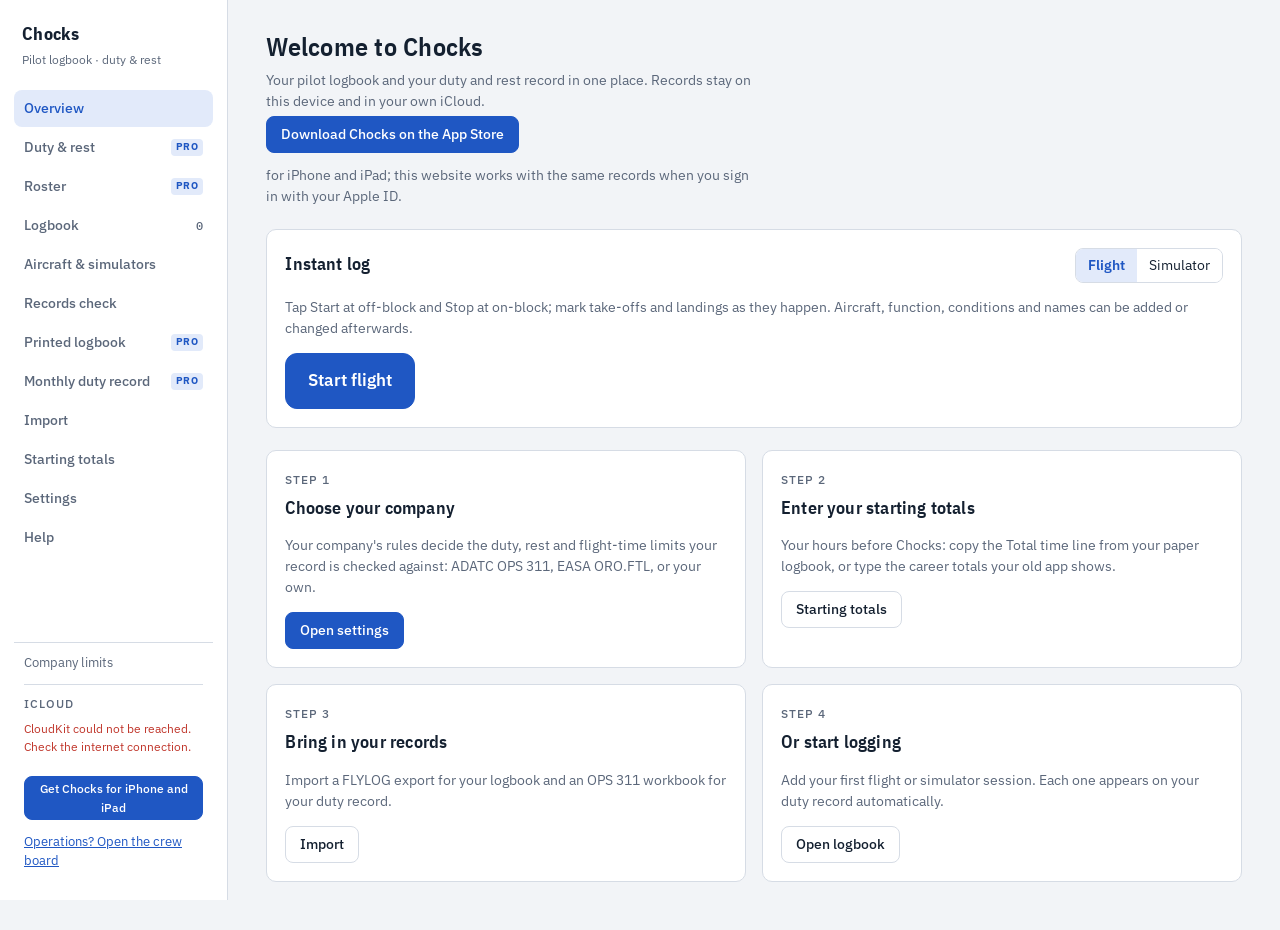
==== commit fcdfd82b: "Add files via upload" ====
--- a/index.html
+++ b/index.html
@@ -10,8 +10,8 @@
     <link rel="preconnect" href="https://fonts.gstatic.com" crossorigin />
     <link href="https://fonts.googleapis.com/css2?family=IBM+Plex+Mono:wght@400;600&family=IBM+Plex+Sans+Condensed:wght@500;600&family=IBM+Plex+Sans:wght@400;500;600&display=swap" rel="stylesheet" />
     
-    <script type="module" crossorigin src="./index-CPKQkifl.js"></script>
-    <link rel="stylesheet" crossorigin href="./index-CFN5loHI.css">
+    <script type="module" crossorigin src="./index-CEmnJ68R.js"></script>
+    <link rel="stylesheet" crossorigin href="./index-D-4yaqVh.css">
   </head>
   <body>
     <div id="root"></div>
--- a/index-D-4yaqVh.css
+++ b/index-D-4yaqVh.css
@@ -0,0 +1 @@
+:root{--bg: #f2f4f7;--surface: #ffffff;--surface-2: #e8ecf2;--fg: #142030;--muted: #5b677a;--line: #d6dce5;--accent: #1f57c3;--accent-soft: #e2eafa;--ok: #1d7f47;--ok-soft: #e1f2e8;--caution: #a8690f;--caution-soft: #fbefd9;--bad: #c0362b;--bad-soft: #fbe3e0;--off: #8a94a3;--font-display: "IBM Plex Sans Condensed", "Arial Narrow", system-ui, sans-serif;--font-body: "IBM Plex Sans", system-ui, -apple-system, "Segoe UI", sans-serif;--font-data: "IBM Plex Mono", ui-monospace, "SF Mono", Menlo, monospace;--radius: 10px}@media (prefers-color-scheme: dark){:root:not([data-theme=light]){--bg: #0c131e;--surface: #131c29;--surface-2: #1a2535;--fg: #e3e9f2;--muted: #8e9aad;--line: #263246;--accent: #7ea6f5;--accent-soft: #1b2b4a;--ok: #4cc27d;--ok-soft: #12301f;--caution: #e7b04b;--caution-soft: #362812;--bad: #f06a5e;--bad-soft: #3a1a18;--off: #6b7688;color-scheme:dark}}:root[data-theme=dark]{--bg: #0c131e;--surface: #131c29;--surface-2: #1a2535;--fg: #e3e9f2;--muted: #8e9aad;--line: #263246;--accent: #7ea6f5;--accent-soft: #1b2b4a;--ok: #4cc27d;--ok-soft: #12301f;--caution: #e7b04b;--caution-soft: #362812;--bad: #f06a5e;--bad-soft: #3a1a18;--off: #6b7688;color-scheme:dark}*{box-sizing:border-box}html,body,#root{height:100%}body{margin:0;background:var(--bg);color:var(--fg);font:14px/1.5 var(--font-body)}button,input,select,textarea{font:inherit;color:inherit}h1,h2,h3{font-family:var(--font-display);font-weight:600;margin:0;text-wrap:balance;letter-spacing:.01em}h1{font-size:1.6rem}h2{font-size:1.15rem}h3{font-size:.95rem}.num,td.num,.mono{font-family:var(--font-data);font-variant-numeric:tabular-nums}.muted{color:var(--muted)}.label{font-size:.72rem;text-transform:uppercase;letter-spacing:.08em;color:var(--muted);font-weight:500}:focus-visible{outline:2px solid var(--accent);outline-offset:2px}@media (prefers-reduced-motion: reduce){*{transition:none!important;animation:none!important}}.shell{display:grid;grid-template-columns:228px minmax(0,1fr);min-height:100%}.rail{background:var(--surface);border-right:1px solid var(--line);padding:20px 14px;display:flex;flex-direction:column;gap:22px;position:sticky;top:0;height:100vh}.brand{display:flex;flex-direction:column;gap:2px;padding:0 8px}.brand strong{white-space:nowrap;font-family:var(--font-display);font-size:1.15rem;letter-spacing:.02em}.brand span{font-size:.78rem;color:var(--muted)}.nav{display:flex;flex-direction:column;gap:2px}.nav button{all:unset;cursor:pointer;padding:8px 10px;border-radius:8px;display:flex;justify-content:space-between;align-items:center;color:var(--muted);font-weight:500}.nav button:hover{background:var(--surface-2);color:var(--fg)}.nav button[aria-current=page]{background:var(--accent-soft);color:var(--accent)}.nav button:focus-visible{outline:2px solid var(--accent)}.nav .count{font-family:var(--font-data);font-size:.75rem}.who{margin-top:auto;padding:10px;border-top:1px solid var(--line);font-size:.8rem;display:grid;gap:2px}.main{padding:28px clamp(16px,3vw,40px) 48px;display:flex;flex-direction:column;gap:22px;min-width:0}.pagehead{display:flex;justify-content:space-between;align-items:flex-end;gap:16px;flex-wrap:wrap}.pagehead p{margin:4px 0 0;color:var(--muted);max-width:62ch}.preview-note{font-size:.8rem;color:var(--muted);background:var(--surface-2);border-radius:8px;padding:8px 12px}@media (max-width: 820px){.shell{grid-template-columns:minmax(0,1fr)}.rail{position:sticky;top:env(safe-area-inset-top,0px);height:auto;flex-direction:row;align-items:center;padding:10px 16px;gap:12px;z-index:5;overflow-x:auto;border-right:0;border-bottom:1px solid var(--line)}.brand span,.who,.nav .count{display:none}.nav{flex-direction:row}.nav button{padding:6px 10px;white-space:nowrap}.main{padding:20px 16px 40px}}.panel{background:var(--surface);border:1px solid var(--line);border-radius:var(--radius);padding:18px;min-width:0}.panel>header{display:flex;justify-content:space-between;align-items:baseline;gap:12px;margin-bottom:14px;flex-wrap:wrap}.grid{display:grid;gap:16px}.grid.two{grid-template-columns:repeat(auto-fit,minmax(min(100%,360px),1fr))}.grid.three{grid-template-columns:repeat(auto-fit,minmax(min(100%,240px),1fr))}.btn{border:1px solid var(--line);background:var(--surface);border-radius:8px;padding:7px 14px;cursor:pointer;font-weight:500}.btn:hover{background:var(--surface-2)}.btn.primary{background:var(--accent);border-color:var(--accent);color:var(--surface)}.btn.primary:hover{filter:brightness(1.08)}.btn.danger{color:var(--bad)}.btn.ghost{border-color:transparent;background:transparent}.btn:disabled{opacity:.5;cursor:default}.field{display:grid;gap:4px;min-width:0}.field input,.field select,.field textarea{border:1px solid var(--line);background:var(--surface);border-radius:8px;padding:7px 10px;min-width:0;width:100%}.field input:focus,.field select:focus,.field textarea:focus{outline:2px solid var(--accent);outline-offset:-1px}.row{display:flex;gap:10px;align-items:center;flex-wrap:wrap}.spread{justify-content:space-between}.segmented{display:inline-flex;border:1px solid var(--line);border-radius:8px;overflow:hidden}.segmented button{border:0;background:var(--surface);padding:6px 12px;cursor:pointer}.segmented button[aria-pressed=true]{background:var(--accent-soft);color:var(--accent);font-weight:600}.pill{display:inline-flex;align-items:center;gap:6px;padding:2px 9px;border-radius:999px;font-size:.75rem;font-weight:600;white-space:nowrap}.pill.ok{background:var(--ok-soft);color:var(--ok)}.pill.caution{background:var(--caution-soft);color:var(--caution)}.pill.bad{background:var(--bad-soft);color:var(--bad)}.pill.neutral{background:var(--surface-2);color:var(--muted)}.pill.accent{background:var(--accent-soft);color:var(--accent)}.dot{width:7px;height:7px;border-radius:50%;background:currentColor}.code{font-family:var(--font-data);font-size:.75rem;padding:1px 6px;border-radius:4px;background:var(--surface-2);color:var(--fg)}.code.off{color:var(--off);background:transparent;border:1px dashed var(--line)}.status{display:grid;grid-template-columns:minmax(0,1.1fr) minmax(0,1fr);gap:0;padding:0;overflow:hidden}.status>div{padding:20px 22px;display:flex;flex-direction:column;gap:10px}.status .verdict{border-right:1px solid var(--line)}.status .big{font-family:var(--font-display);font-size:2.1rem;font-weight:600;line-height:1.1}.status .big.ok{color:var(--ok)}.status .big.caution{color:var(--caution)}.status .big.bad{color:var(--bad)}.kv{display:grid;grid-template-columns:auto 1fr;gap:4px 16px;font-size:.86rem}.kv dt{color:var(--muted)}.kv dd{margin:0;font-family:var(--font-data)}@media (max-width: 720px){.status{grid-template-columns:minmax(0,1fr)}.status .verdict{border-right:0;border-bottom:1px solid var(--line)}}.gauge{display:grid;gap:6px}.gauge .top{display:flex;justify-content:space-between;align-items:baseline;gap:8px}.gauge .val{font-family:var(--font-data);font-size:1.05rem;font-weight:600}.gauge .track{position:relative;height:10px;background:var(--surface-2);border-radius:5px;overflow:hidden}.gauge .fill{position:absolute;inset:0 auto 0 0;border-radius:5px;background:var(--ok)}.gauge .fill.caution{background:var(--caution)}.gauge .fill.bad{background:var(--bad)}.gauge .tick{position:absolute;top:0;bottom:0;width:1px;background:var(--muted);opacity:.5}.gauge .scale{display:flex;justify-content:space-between;font-size:.72rem;color:var(--muted);font-family:var(--font-data)}.tablewrap{overflow-x:auto;margin:0 -18px;padding:0 18px}table{width:100%;border-collapse:collapse;font-size:.85rem}th{text-align:left;font-weight:500;color:var(--muted);font-size:.72rem;text-transform:uppercase;letter-spacing:.06em;padding:6px 8px;border-bottom:1px solid var(--line);white-space:nowrap}td{padding:7px 8px;border-bottom:1px solid var(--line);white-space:nowrap}td.num,th.num{text-align:right}tr.clickable{cursor:pointer}tr.clickable:hover td{background:var(--surface-2)}tr.offday td{color:var(--muted)}tr.weekend td:first-child{box-shadow:inset 3px 0 0 var(--line)}tr.today td:first-child{box-shadow:inset 3px 0 0 var(--accent)}td.v-caution{color:var(--caution);font-weight:600}td.v-bad{color:var(--bad);font-weight:700}tfoot td{font-weight:600;border-top:2px solid var(--line);border-bottom:0}.findings{list-style:none;margin:0;padding:0;display:grid;gap:6px}.findings li{display:grid;grid-template-columns:auto 1fr auto;gap:10px;align-items:center;padding:8px 10px;border-radius:8px;background:var(--surface-2);font-size:.85rem}.findings li .date{font-family:var(--font-data);color:var(--muted);font-size:.8rem}dialog{border:1px solid var(--line);border-radius:14px;background:var(--surface);color:var(--fg);padding:0;width:min(720px,calc(100vw - 32px));max-height:calc(100vh - 48px)}dialog::backdrop{background:#080e1873}.dlg{display:flex;flex-direction:column;max-height:calc(100vh - 50px)}.dlg>header{padding:16px 20px;border-bottom:1px solid var(--line);display:flex;justify-content:space-between;align-items:center;gap:12px}.dlg>.body{padding:18px 20px;overflow-y:auto;display:grid;gap:14px}.dlg>footer{padding:12px 20px;border-top:1px solid var(--line);display:flex;justify-content:space-between;gap:10px;flex-wrap:wrap}.periods{display:grid;gap:8px}.period{display:grid;grid-template-columns:1fr 1fr auto auto;gap:8px;align-items:end}.check{border-radius:10px;padding:12px 14px;display:grid;gap:6px;font-size:.86rem}.check.ok{background:var(--ok-soft)}.check.caution{background:var(--caution-soft)}.check.bad{background:var(--bad-soft)}.check strong{font-family:var(--font-display);font-size:1rem}.chart svg{width:100%;height:auto;display:block}.chart text{fill:var(--muted);font-family:var(--font-data);font-size:10px}.legend{display:flex;gap:14px;font-size:.78rem;color:var(--muted);flex-wrap:wrap}.legend i{display:inline-block;width:10px;height:10px;border-radius:2px;margin-right:5px;vertical-align:-1px}.fn{font-family:var(--font-data);font-size:.7rem;font-weight:600;padding:2px 6px;border-radius:4px}.fn.EXM{background:var(--bad-soft);color:var(--bad)}.fn.INS{background:var(--accent-soft);color:var(--accent)}.fn.TRAINEE,.fn.DUAL{background:var(--ok-soft);color:var(--ok)}.fn.PIC,.fn.PICUS,.fn.SIC{background:var(--surface-2);color:var(--fg)}.totals{display:flex;gap:28px;flex-wrap:wrap}.totals div{display:grid}.totals b{font-family:var(--font-data);font-size:1.25rem;font-weight:600}.lbline{overflow-x:auto}.lbline table{font-size:.72rem;border:1px solid var(--line)}.lbline th,.lbline td{border:1px solid var(--line);padding:3px 6px;text-transform:none;letter-spacing:0}.drop{border:2px dashed var(--line);border-radius:12px;padding:28px;text-align:center;display:grid;gap:8px;justify-items:center;background:var(--surface)}.drop.over{border-color:var(--accent);background:var(--accent-soft)}.record{background:var(--surface)}.record .formhead{display:flex;justify-content:space-between;gap:12px;flex-wrap:wrap;border-bottom:2px solid var(--fg);padding-bottom:8px;margin-bottom:10px}.record table{font-size:.72rem}.record th,.record td{border:1px solid var(--line);padding:3px 5px;text-align:center}.record th{text-transform:none;letter-spacing:0;color:var(--fg);background:var(--surface-2)}.record .sign{display:flex;justify-content:space-between;gap:20px;margin-top:18px;font-size:.8rem;flex-wrap:wrap}@media print{@page{size:A4 landscape;margin:10mm}.lbpage,.fitpage{break-after:page;break-inside:avoid}.record table{font-size:7pt}.rail,.noprint{display:none!important}.shell{display:block}.main{padding:0}.panel{border:0;padding:0}body{background:#fff;color:#000}}html.printmode .record table{font-size:7pt}html.printmode .rail,html.printmode .noprint,html.printmode .ptr{display:none!important}html.printmode .shell{display:block}html.printmode .main{padding:0;max-width:none}html.printmode .panel{border:0;padding:0;box-shadow:none}html.printmode .tablewrap{overflow:visible}html.printmode .lbpage th{font-size:5.5pt}html.printmode .lbpage td{padding:2px 3px}html.printmode .sign .sigline img{max-height:14mm}.fitpage{box-sizing:border-box}@media print{.tablewrap{overflow:visible}}.dlg>.body{grid-auto-rows:max-content}.dlg>.body>*{min-width:0}.dlg .segmented{justify-self:start}.dlg .segmented button{padding:7px 16px}.checkline{display:inline-flex;align-items:center;gap:6px;font-size:.82rem}.checkline input{width:auto;margin:0}.dlg .grid.two{grid-template-columns:repeat(auto-fit,minmax(min(100%,200px),1fr))}.dlg .grid.three{grid-template-columns:repeat(auto-fit,minmax(min(100%,150px),1fr))}.account{display:grid;gap:6px;margin-top:10px;padding-top:10px;border-top:1px solid var(--line);font-size:.78rem}.account .v-bad{color:var(--bad)}.grid.four{grid-template-columns:repeat(auto-fit,minmax(min(100%,170px),1fr))}.colno{display:inline-block;min-width:1.6em;padding:0 4px;margin-right:2px;border-radius:4px;background:var(--surface-2);color:var(--fg);font-size:.72rem;text-align:center}.fieldnote{font-size:.75rem;min-height:1.1em}.field input[aria-invalid=true]{border-color:var(--bad)}.choice{display:grid;grid-template-columns:repeat(auto-fit,minmax(min(100%,280px),1fr));gap:10px}.choice .option{display:flex;gap:10px;align-items:flex-start;border:1px solid var(--line);border-radius:var(--radius);padding:12px 14px;cursor:pointer}.choice .option.on{border-color:var(--accent);background:var(--accent-soft)}.choice .option>span{display:grid;gap:2px}.choice .option input{margin-top:3px}td input{border:1px solid var(--line);background:var(--surface);border-radius:6px;padding:5px 8px;width:100%;min-width:70px;color:var(--fg)}.clearlist{display:grid;grid-template-columns:repeat(auto-fit,minmax(min(100%,230px),1fr));gap:10px}.clearlist .option{display:flex;gap:10px;align-items:flex-start;border:1px solid var(--line);border-radius:var(--radius);padding:12px 14px;cursor:pointer}.clearlist .option.on{border-color:var(--bad);background:var(--bad-soft)}.clearlist .option>span{display:grid;gap:2px}.clearlist .option input{margin-top:3px}table.devices td .sub{display:block;font-size:.75rem}tr.rowlink{cursor:pointer}tr.rowlink:hover td{background:var(--surface-2)}.typefield{position:relative}.suggest{position:absolute;top:100%;left:0;right:0;z-index:5;list-style:none;margin:2px 0 0;padding:4px;background:var(--surface);border:1px solid var(--line);border-radius:8px;box-shadow:0 8px 24px #080e1829;max-height:260px;overflow-y:auto}.suggest button{all:unset;display:block;width:100%;box-sizing:border-box;padding:6px 8px;border-radius:6px;cursor:pointer;font-size:.85rem}.suggest button:hover,.suggest button:focus-visible{background:var(--accent-soft)}details.panel>summary{cursor:pointer}details.panel .panel{border:0;padding:0}.lbline td.edit{padding:0}.lbline td.edit input{width:3.6em;border:0;background:transparent;font:inherit;font-family:var(--font-data);text-align:right;padding:4px 6px;color:inherit}.lbline td.edit input:focus{outline:2px solid var(--accent);outline-offset:-2px;background:var(--surface)}.lbline td.edit.edited{background:var(--accent-soft)}.lbline td.edit.bad{background:var(--bad-soft)}.lbline td.fstd{white-space:pre;line-height:1.15}.lbline th{text-align:center}.newdev{grid-column:1 / -1;display:grid;gap:8px;border:1px dashed var(--accent);border-radius:8px;padding:10px 12px;background:var(--accent-soft)}.dlg .grid{align-items:start}@media (max-width: 600px){table.devices th:nth-child(4),table.devices td:nth-child(4),table.devices th:nth-child(5),table.devices td:nth-child(5){display:none}}.lbline td.na{background:var(--surface-2)}.sign .certify{display:inline-flex;align-items:flex-end;gap:10px;flex-wrap:wrap;justify-content:flex-end}.sign .sigline{display:inline-block;min-width:180px;height:44px;border-bottom:1px solid var(--fg);position:relative}.sign .sigline img{position:absolute;left:6px;bottom:2px;max-height:52px;max-width:220px}.sign .signame{font-size:.75rem}.sigpad{display:block;width:100%;max-width:560px;height:180px;border:1px dashed var(--line);border-radius:10px;background:#fff;touch-action:none;cursor:crosshair}.sigbox{background:#fff;border:1px solid var(--line);border-radius:10px;padding:8px 14px}.sigbox img{display:block;max-height:80px;max-width:280px}@media print{.sign .sigline img{max-height:14mm}}.sign .sigblock{display:inline-flex;flex-direction:column;align-items:stretch;gap:2px}.sign .signame{text-align:center}.quick .btn[aria-pressed=true]{background:var(--accent-soft);color:var(--accent);border-color:var(--accent)}.lbpage th{white-space:normal;line-height:1.15;vertical-align:middle;font-size:.66rem;min-width:2.2em}.lbpage table{table-layout:auto}@media print{.lbpage th{font-size:5.5pt}.lbpage td{padding:2px 3px}}.dupes{border-left:3px solid var(--caution)}.modal-body{padding:20px}.dupe-group{border:1px solid var(--line);border-radius:10px;padding:6px 10px;margin:8px 0}.dupe-row{padding:6px 0;gap:8px;flex-wrap:wrap}.dupe-row+.dupe-row{border-top:1px dashed var(--line)}.chip{display:inline-block;margin-left:8px;padding:1px 8px;border-radius:999px;font-size:.72rem;font-family:inherit;background:var(--accent-soft);color:var(--fg)}.syncgrid{display:grid;grid-template-columns:max-content 1fr;gap:6px 16px;font-size:.9rem}.syncgrid dt{color:var(--muted)}.syncgrid dd{margin:0}.plans{border-left:3px solid var(--accent)}.plan-row{display:flex;flex-wrap:wrap;gap:12px;align-items:flex-start;padding:10px 0}.plan-row+.plan-row{border-top:1px solid var(--line)}.opslink{display:block;margin-top:10px;font-size:.8rem;color:var(--accent)}.ops{max-width:1280px;margin:0 auto;padding:16px;display:grid;gap:16px}.ops-top{display:flex;justify-content:space-between;align-items:center;gap:12px;flex-wrap:wrap}.ops-top .brand{display:grid}.ops-top .brand span{color:var(--muted);font-size:.85rem}.ops-pilot{flex-wrap:wrap;gap:12px}.crew{width:100%;border-collapse:collapse;font-size:.88rem}.crew th{text-align:left;font-size:.72rem;text-transform:uppercase;letter-spacing:.04em;color:var(--muted);padding:6px 8px;border-bottom:1px solid var(--line)}.crew td{padding:8px;border-bottom:1px solid var(--line);vertical-align:top}.crew tr.clickable{cursor:pointer}.crew tr.clickable:hover{background:var(--surface-2)}.tablewrap{overflow-x:auto}.help{padding-top:6px;padding-bottom:6px}.help-topic{border-bottom:1px solid var(--line)}.help-topic:last-child{border-bottom:0}.help-topic>summary{cursor:pointer;padding:12px 0;font-weight:600;list-style-position:inside}.help-body{padding:0 0 14px;max-width:760px}.help-body p{margin-top:0}.help-body ol,.help-body ul{padding-left:20px;margin:0 0 10px;display:grid;gap:6px}.help-tips{color:var(--muted);font-size:.88rem}.roster{border-collapse:separate;border-spacing:2px;font-size:.72rem}.roster th{font-weight:600;color:var(--muted);text-align:center;padding:2px;min-width:42px}.roster th.we{color:var(--accent)}.roster th.who{text-align:left;min-width:130px;color:var(--fg);position:sticky;left:0;background:var(--surface);z-index:1;font-size:.8rem}.roster td.rc{vertical-align:top;min-width:42px;height:46px;padding:3px;border-radius:6px;background:var(--surface-2);cursor:pointer;position:relative;line-height:1.2;border:1px solid transparent}.roster td.rc span{display:block;white-space:nowrap}.roster td.rc.duty{background:var(--accent-soft)}.roster td.rc.off{background:var(--surface);border-color:var(--line)}.roster td.rc.leave{background:var(--ok-soft)}.roster td.rc.caution{border-color:var(--caution);box-shadow:inset 0 0 0 1px var(--caution)}.roster td.rc.bad{border-color:var(--bad);box-shadow:inset 0 0 0 1px var(--bad)}.roster td.rc.draft{outline:2px dashed var(--accent);outline-offset:-2px}.roster td.rc .rec{font-style:italic}.roster td.rc .q{position:absolute;top:1px;right:3px;font-weight:700;color:var(--bad)}.roster td.rc:hover{filter:brightness(.96)}.newdot{color:var(--accent);margin-right:4px;font-size:.7rem}.crew tr.empty td{padding-top:3px;padding-bottom:3px}.btn.small{padding:2px 8px;font-size:.78rem;min-height:0}.pts{position:fixed;top:calc(env(safe-area-inset-top,0px) + 8px);left:50%;z-index:50;display:inline-flex;align-items:center;gap:8px;padding:7px 14px;border-radius:999px;background:var(--surface);border:1px solid var(--line);box-shadow:0 6px 20px #080e1829;font-size:.85rem;font-weight:600;pointer-events:none;transition:opacity .15s}.pts-icon{display:inline-block;font-size:1rem;line-height:1;transition:transform .15s}.pts-icon.ready{transform:rotate(180deg)}.pts-icon.syncing{animation:pts-spin .8s linear infinite}.pts-icon.done{color:var(--ok, #1f8a4c)}@keyframes pts-spin{to{transform:rotate(360deg)}}@media (prefers-reduced-motion: reduce){.pts-icon.syncing{animation:none}}.ptr{position:fixed;top:env(safe-area-inset-top,0px);left:50%;z-index:50;display:flex;align-items:center;gap:8px;padding:7px 14px;border-radius:999px;background:var(--surface);border:1px solid var(--line);box-shadow:0 6px 20px #080e1829;font-size:.85rem;font-weight:600;pointer-events:none;transition:opacity .15s}.ptr.bad{color:var(--bad, #b42318)}.ptr-arrow{display:inline-block;transition:transform .15s}.ptr-spin{width:14px;height:14px;border-radius:50%;border:2px solid var(--line);border-top-color:currentColor;animation:ptrspin .8s linear infinite}@keyframes ptrspin{to{transform:rotate(360deg)}}.manual-table td,.manual-table th{white-space:normal;vertical-align:top}.manual-table td:last-child{min-width:260px}.manual-table q{quotes:"“" "”"}.source summary{cursor:pointer;font-size:.88rem}.source-list{margin:8px 0;padding-left:18px;display:grid;gap:6px}.paywall .pro-features{margin:8px 0 14px;padding-left:18px;display:grid;gap:6px}.paywall .pro-buttons{display:grid;gap:8px;max-width:460px}.paywall .pro-buttons .btn{padding:12px 14px;font-size:.95rem}.pro-badge{font-size:.62rem;font-weight:700;letter-spacing:.04em;padding:1px 5px;border-radius:4px;background:var(--accent-soft, #e8eefc);color:var(--accent, #1d4ed8);margin-left:6px;vertical-align:middle}.appstore{display:block;margin-top:12px;text-align:center;text-decoration:none}a.btn{text-decoration:none;display:inline-block}.getapp{margin-top:12px;display:flex;gap:12px;align-items:center;flex-wrap:wrap}.instant .segmented{margin:0}.btn.big{padding:14px 22px;font-size:1.05rem;font-weight:600;border-radius:12px;min-height:52px}.btn.danger-solid{background:var(--bad);border-color:var(--bad);color:#fff}.instant.running{border-color:var(--ok);box-shadow:0 0 0 2px var(--ok-soft)}.instant-clock{font-size:2.6rem;font-weight:600;letter-spacing:1px;margin:4px 0 12px}.instant-buttons{display:grid;grid-template-columns:1fr 1fr;gap:12px;margin:12px 0 8px}.instant-buttons .btn{min-height:72px;font-size:1.2rem;display:flex;justify-content:center;align-items:center;gap:10px}.instant-buttons .count{background:#7f7f7f2e;border-radius:999px;padding:2px 10px;font-size:1rem}.oppill{margin-left:6px;font-size:.72rem}
